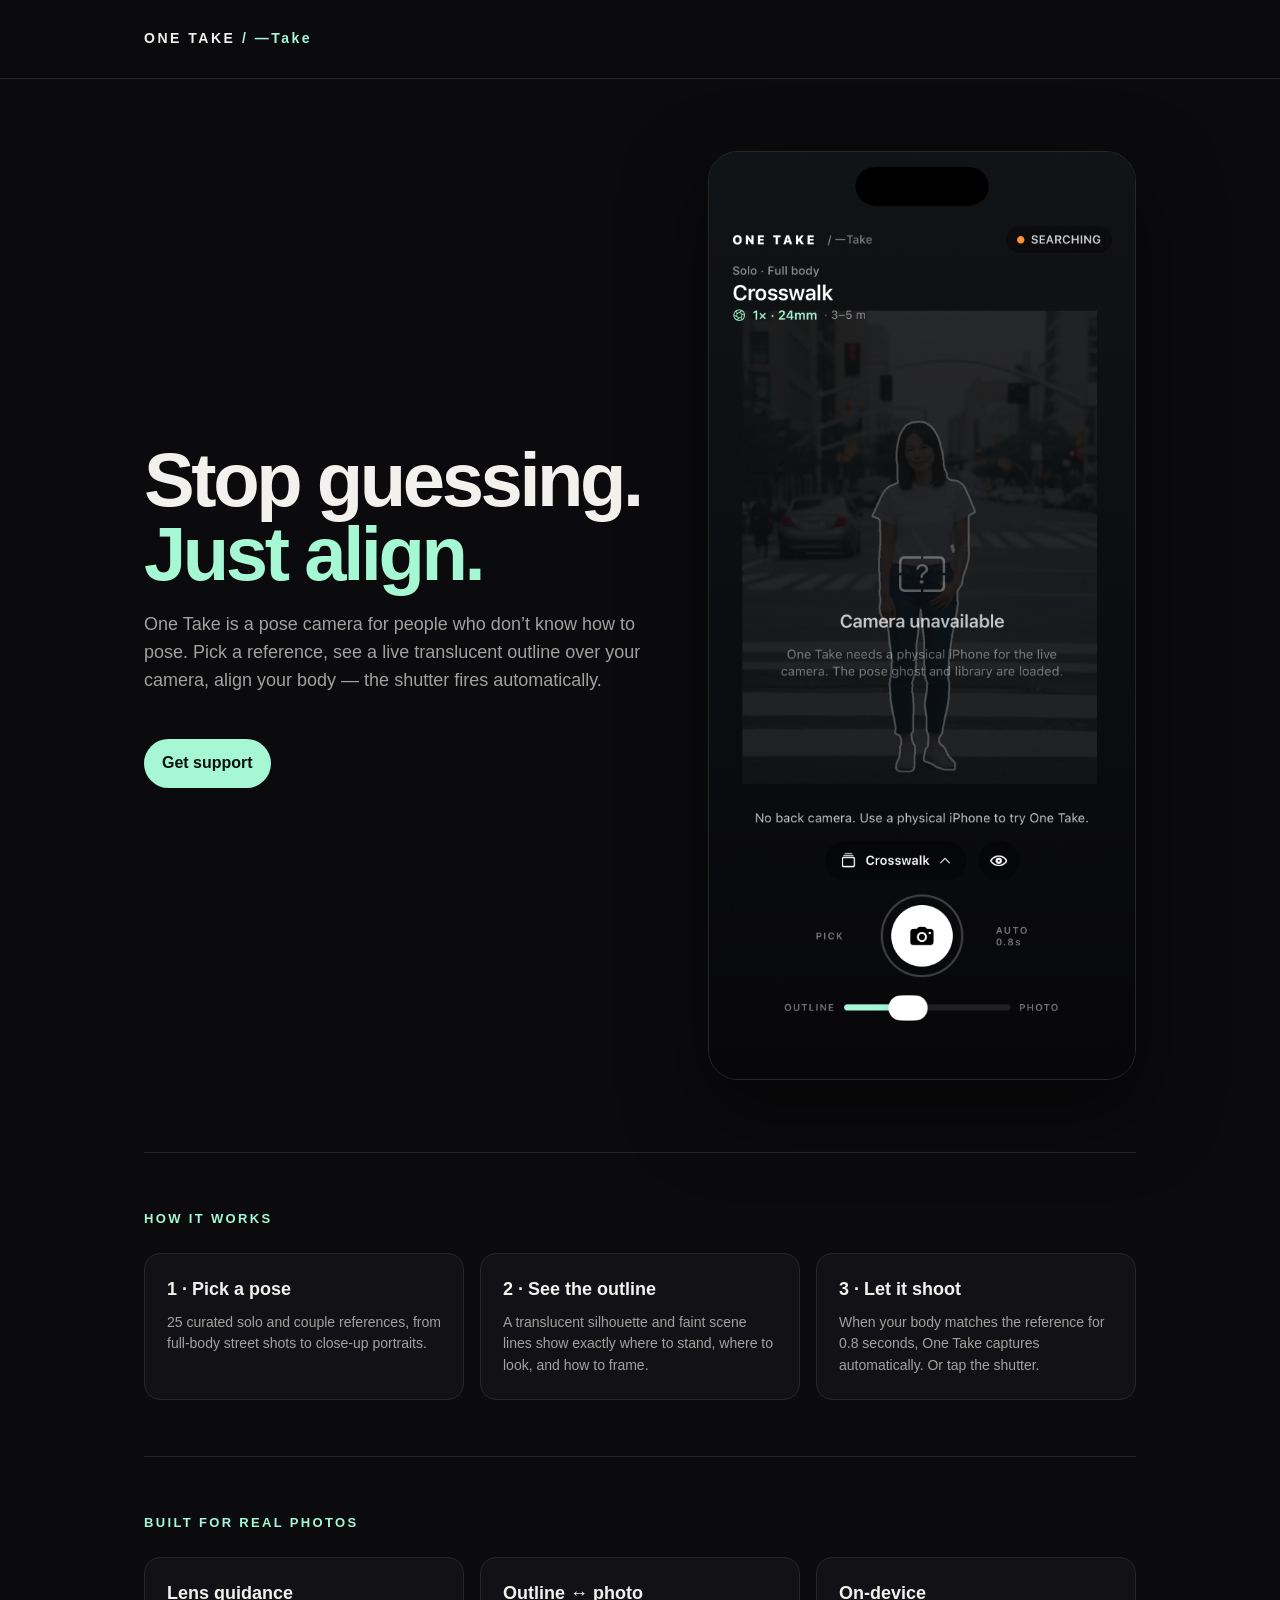
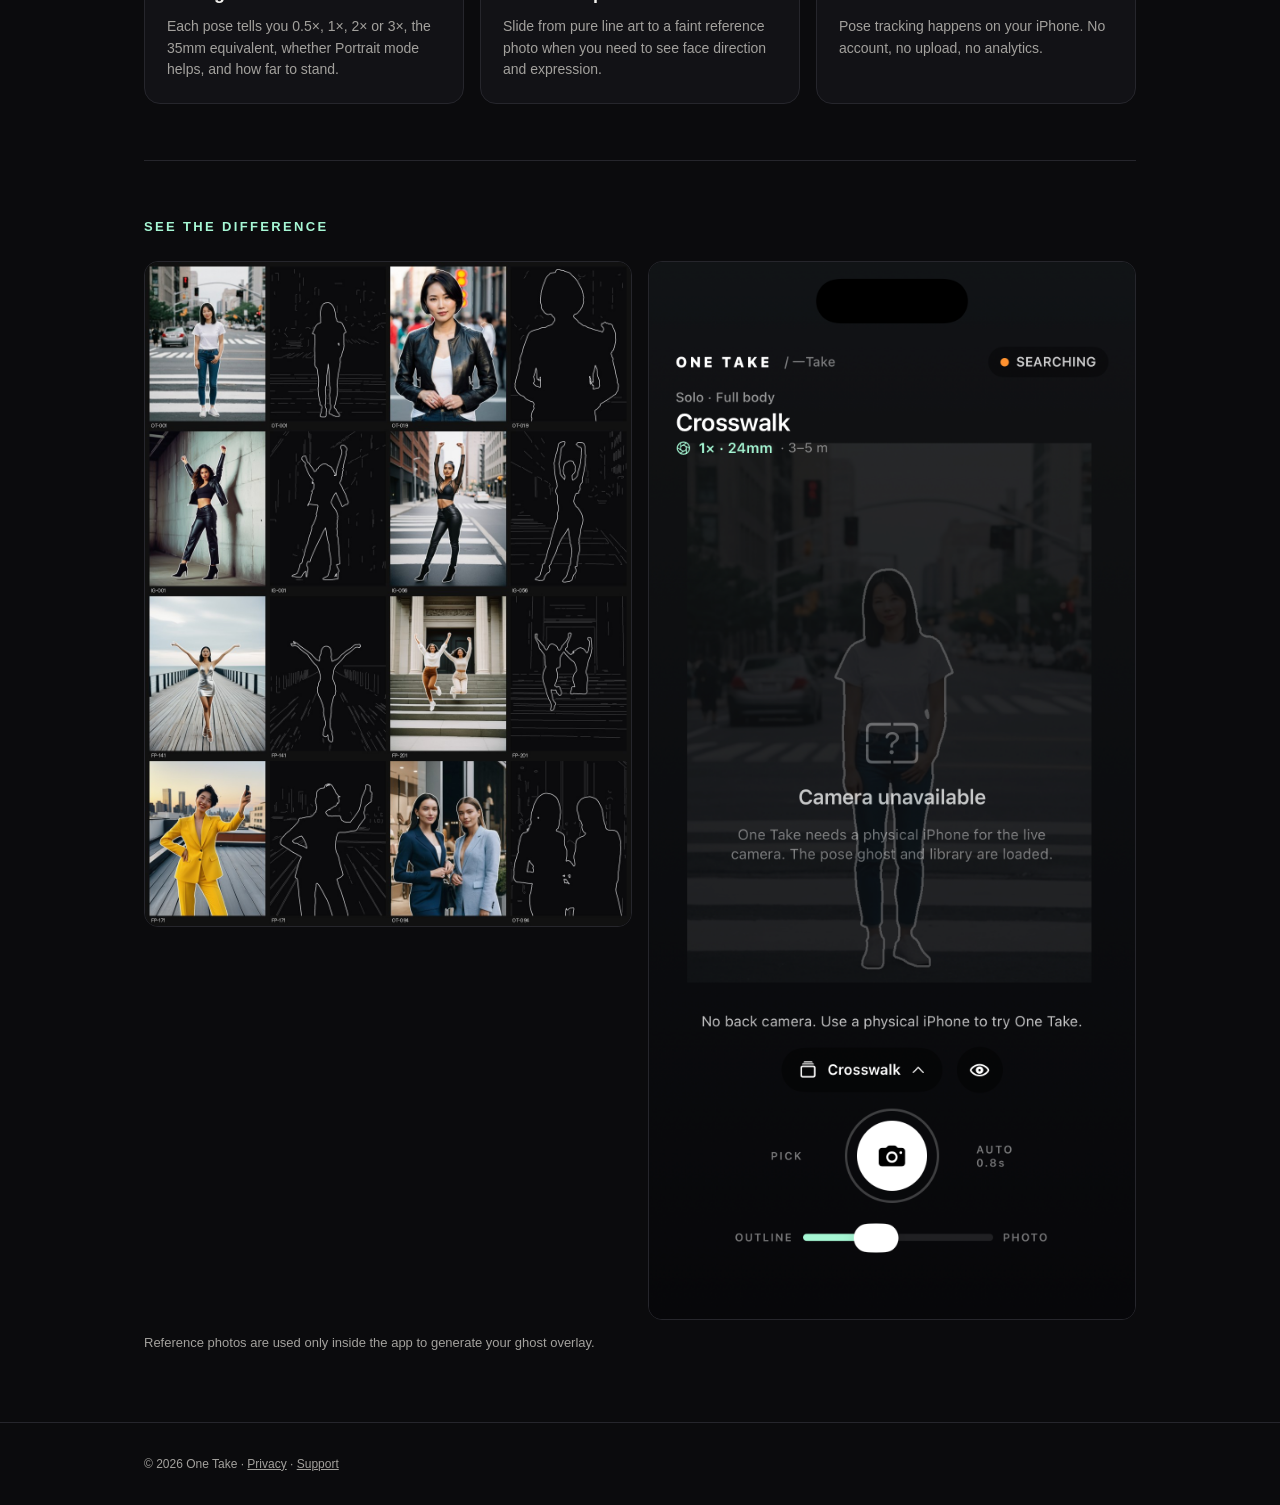
==== index.html @ d5a0ec83 "One Take marketing, privacy and support site" ====
<!doctype html>
<html lang="en">
<head>
<meta charset="utf-8">
<meta name="viewport" content="width=device-width,initial-scale=1">
<title>One Take — Pose Camera for people who hate posing</title>
<meta name="description" content="Pick a pose. See a live translucent outline. Align your body and One Take fires the shutter. A minimal pose camera for solo, couple, selfie and street photos.">
<style>
:root{--bg:#0b0b0d;--panel:#121216;--line:#26262c;--ink:#f2f1ee;--muted:#a3a19d;--mint:#a6f7d4}
*{box-sizing:border-box}body{margin:0;background:var(--bg);color:var(--ink);font-family:-apple-system,BlinkMacSystemFont,"Segoe UI",sans-serif;line-height:1.55}
a{color:var(--mint)}.wrap{max-width:1040px;margin:0 auto;padding:0 24px}
header{padding:28px 0;border-bottom:1px solid var(--line)}.brand{font-weight:800;letter-spacing:.18em;font-size:14px}.brand span{color:var(--mint)}
.hero{display:grid;grid-template-columns:1.1fr .9fr;gap:40px;align-items:center;padding:72px 0}
h1{font-size:clamp(40px,6vw,76px);line-height:.98;letter-spacing:-.045em;margin:0 0 20px}
h1 em{font-style:normal;color:var(--mint)}.lead{font-size:18px;color:var(--muted);max-width:520px}
.cta{display:inline-block;margin-top:26px;background:var(--mint);color:#07110d;text-decoration:none;font-weight:700;padding:12px 18px;border-radius:999px}
.phone{border:1px solid var(--line);border-radius:30px;overflow:hidden;box-shadow:0 30px 80px #0008}.phone img{display:block;width:100%}
section{padding:56px 0;border-top:1px solid var(--line)}h2{font-size:13px;letter-spacing:.18em;text-transform:uppercase;color:var(--mint);margin:0 0 24px}
.grid{display:grid;grid-template-columns:repeat(3,1fr);gap:16px}.card{background:var(--panel);border:1px solid var(--line);border-radius:16px;padding:22px}
.card h3{margin:0 0 8px;font-size:18px}.card p{margin:0;color:var(--muted);font-size:14px}
.shots{display:grid;grid-template-columns:1fr 1fr;gap:16px}.shots img{width:100%;border-radius:14px;border:1px solid var(--line)}
.note{color:var(--muted);font-size:13px}.footer{padding:32px 0;color:var(--muted);font-size:12px;border-top:1px solid var(--line)}
.footer a{color:var(--muted)}
@media(max-width:760px){.hero{grid-template-columns:1fr;padding-top:40px}.grid{grid-template-columns:1fr}.shots{grid-template-columns:1fr}}
</style>
</head>
<body>
<header><div class="wrap brand">ONE TAKE <span>/ —Take</span></div></header>
<main class="wrap">
<div class="hero">
  <div>
    <h1>Stop guessing.<br><em>Just align.</em></h1>
    <p class="lead">One Take is a pose camera for people who don’t know how to pose. Pick a reference, see a live translucent outline over your camera, align your body — the shutter fires automatically.</p>
    <a class="cta" href="support/">Get support</a>
  </div>
  <div class="phone"><img src="assets/app-screen.png" alt="One Take app showing a pose outline and lens guidance"></div>
</div>
<section>
  <h2>How it works</h2>
  <div class="grid">
    <div class="card"><h3>1 · Pick a pose</h3><p>25 curated solo and couple references, from full-body street shots to close-up portraits.</p></div>
    <div class="card"><h3>2 · See the outline</h3><p>A translucent silhouette and faint scene lines show exactly where to stand, where to look, and how to frame.</p></div>
    <div class="card"><h3>3 · Let it shoot</h3><p>When your body matches the reference for 0.8 seconds, One Take captures automatically. Or tap the shutter.</p></div>
  </div>
</section>
<section>
  <h2>Built for real photos</h2>
  <div class="grid">
    <div class="card"><h3>Lens guidance</h3><p>Each pose tells you 0.5×, 1×, 2× or 3×, the 35mm equivalent, whether Portrait mode helps, and how far to stand.</p></div>
    <div class="card"><h3>Outline ↔ photo</h3><p>Slide from pure line art to a faint reference photo when you need to see face direction and expression.</p></div>
    <div class="card"><h3>On-device</h3><p>Pose tracking happens on your iPhone. No account, no upload, no analytics.</p></div>
  </div>
</section>
<section>
  <h2>See the difference</h2>
  <div class="shots">
    <img src="assets/overlay-samples.jpg" alt="Pose overlay examples">
    <img src="assets/app-screen.png" alt="One Take camera screen with live outline">
  </div>
  <p class="note">Reference photos are used only inside the app to generate your ghost overlay.</p>
</section>
</main>
<footer class="footer"><div class="wrap">© 2026 One Take · <a href="privacy/">Privacy</a> · <a href="support/">Support</a></div></footer>
</body>
</html>
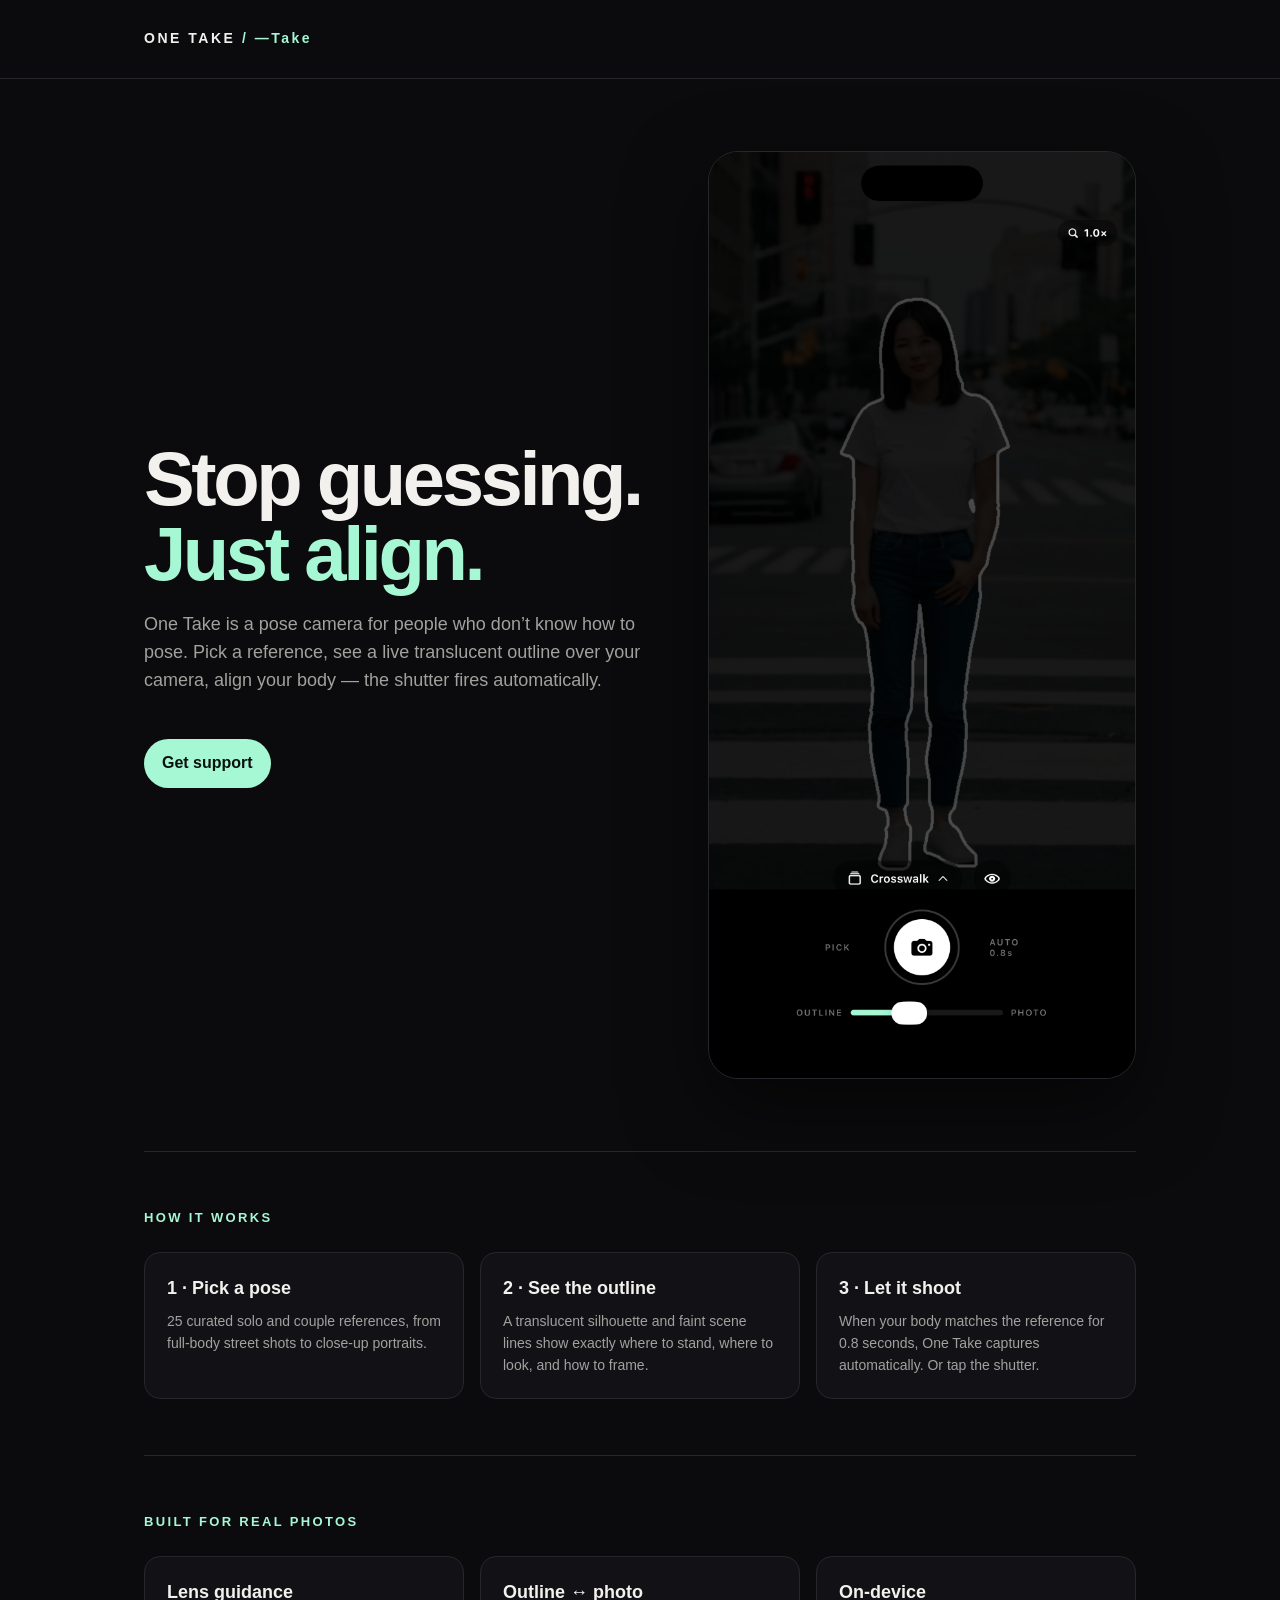
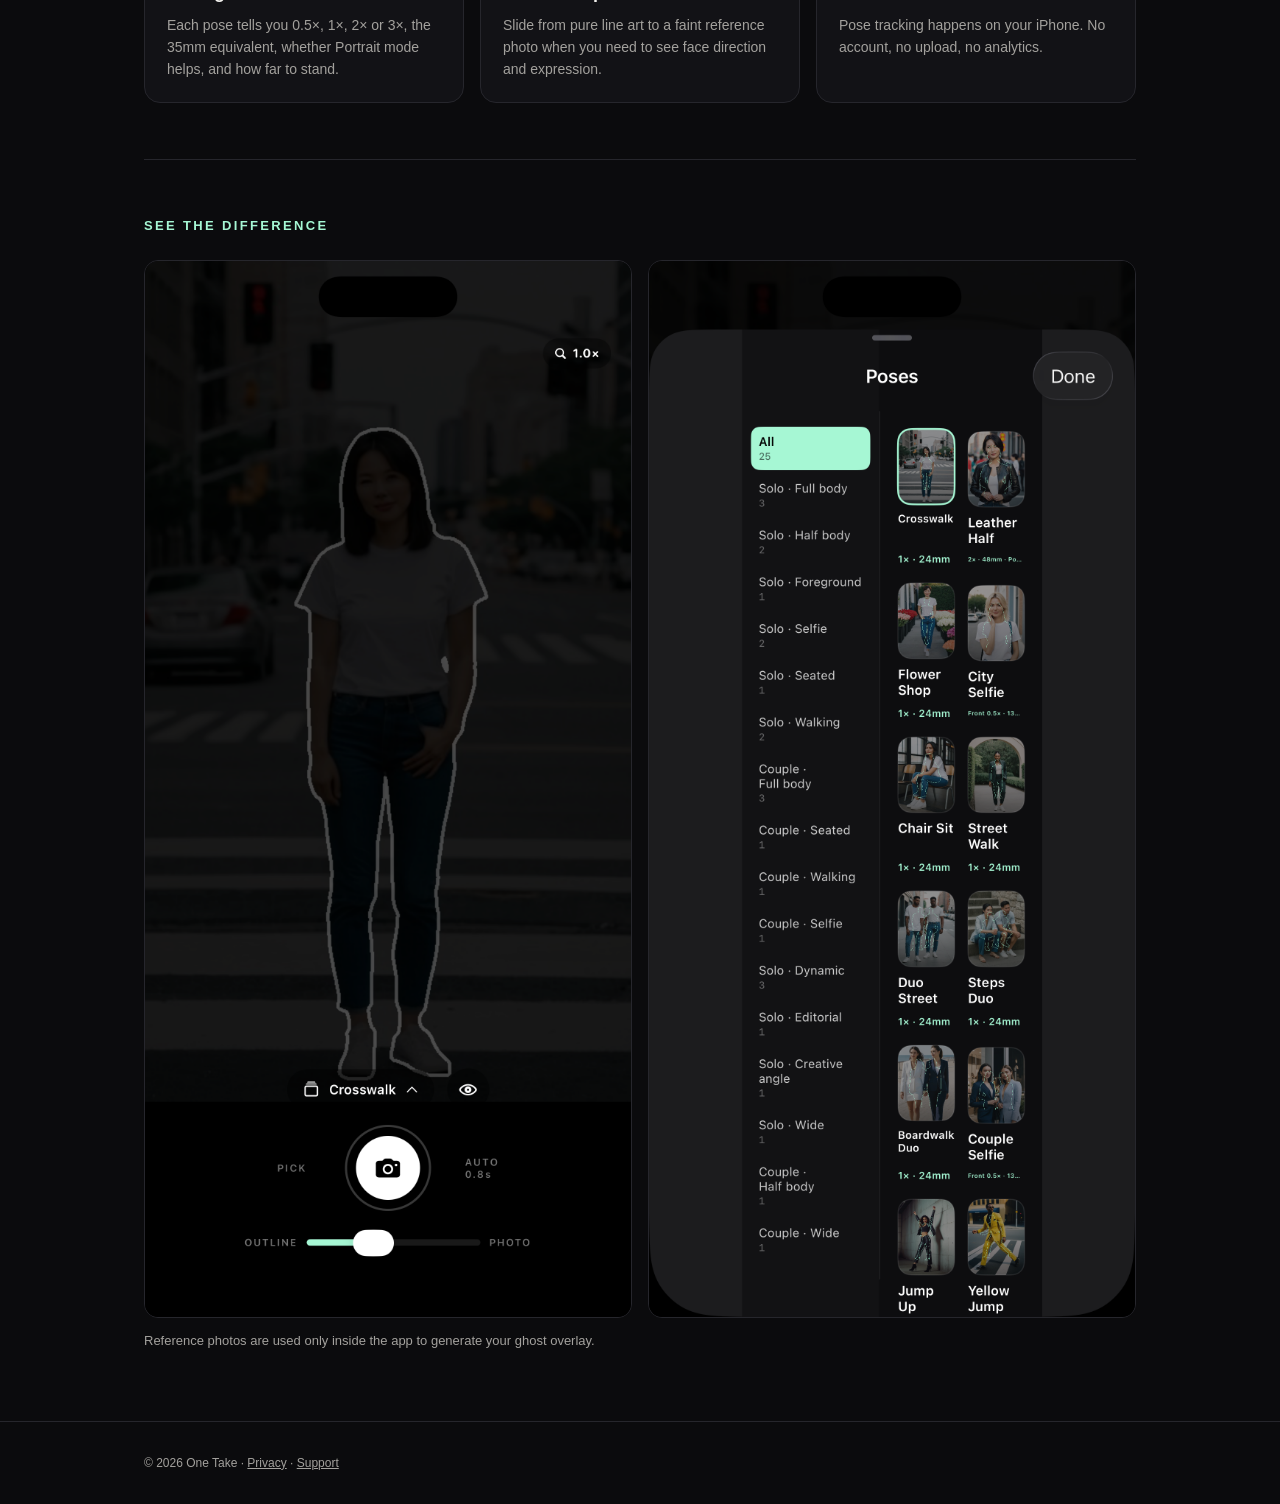
==== commit 141fa117: "Update site with full-bleed camera and photo picker" ====
--- a/index.html
+++ b/index.html
@@ -54,8 +54,8 @@
 <section>
   <h2>See the difference</h2>
   <div class="shots">
-    <img src="assets/overlay-samples.jpg" alt="Pose overlay examples">
     <img src="assets/app-screen.png" alt="One Take camera screen with live outline">
+    <img src="assets/pose-picker.png" alt="One Take pose picker with photo references">
   </div>
   <p class="note">Reference photos are used only inside the app to generate your ghost overlay.</p>
 </section>
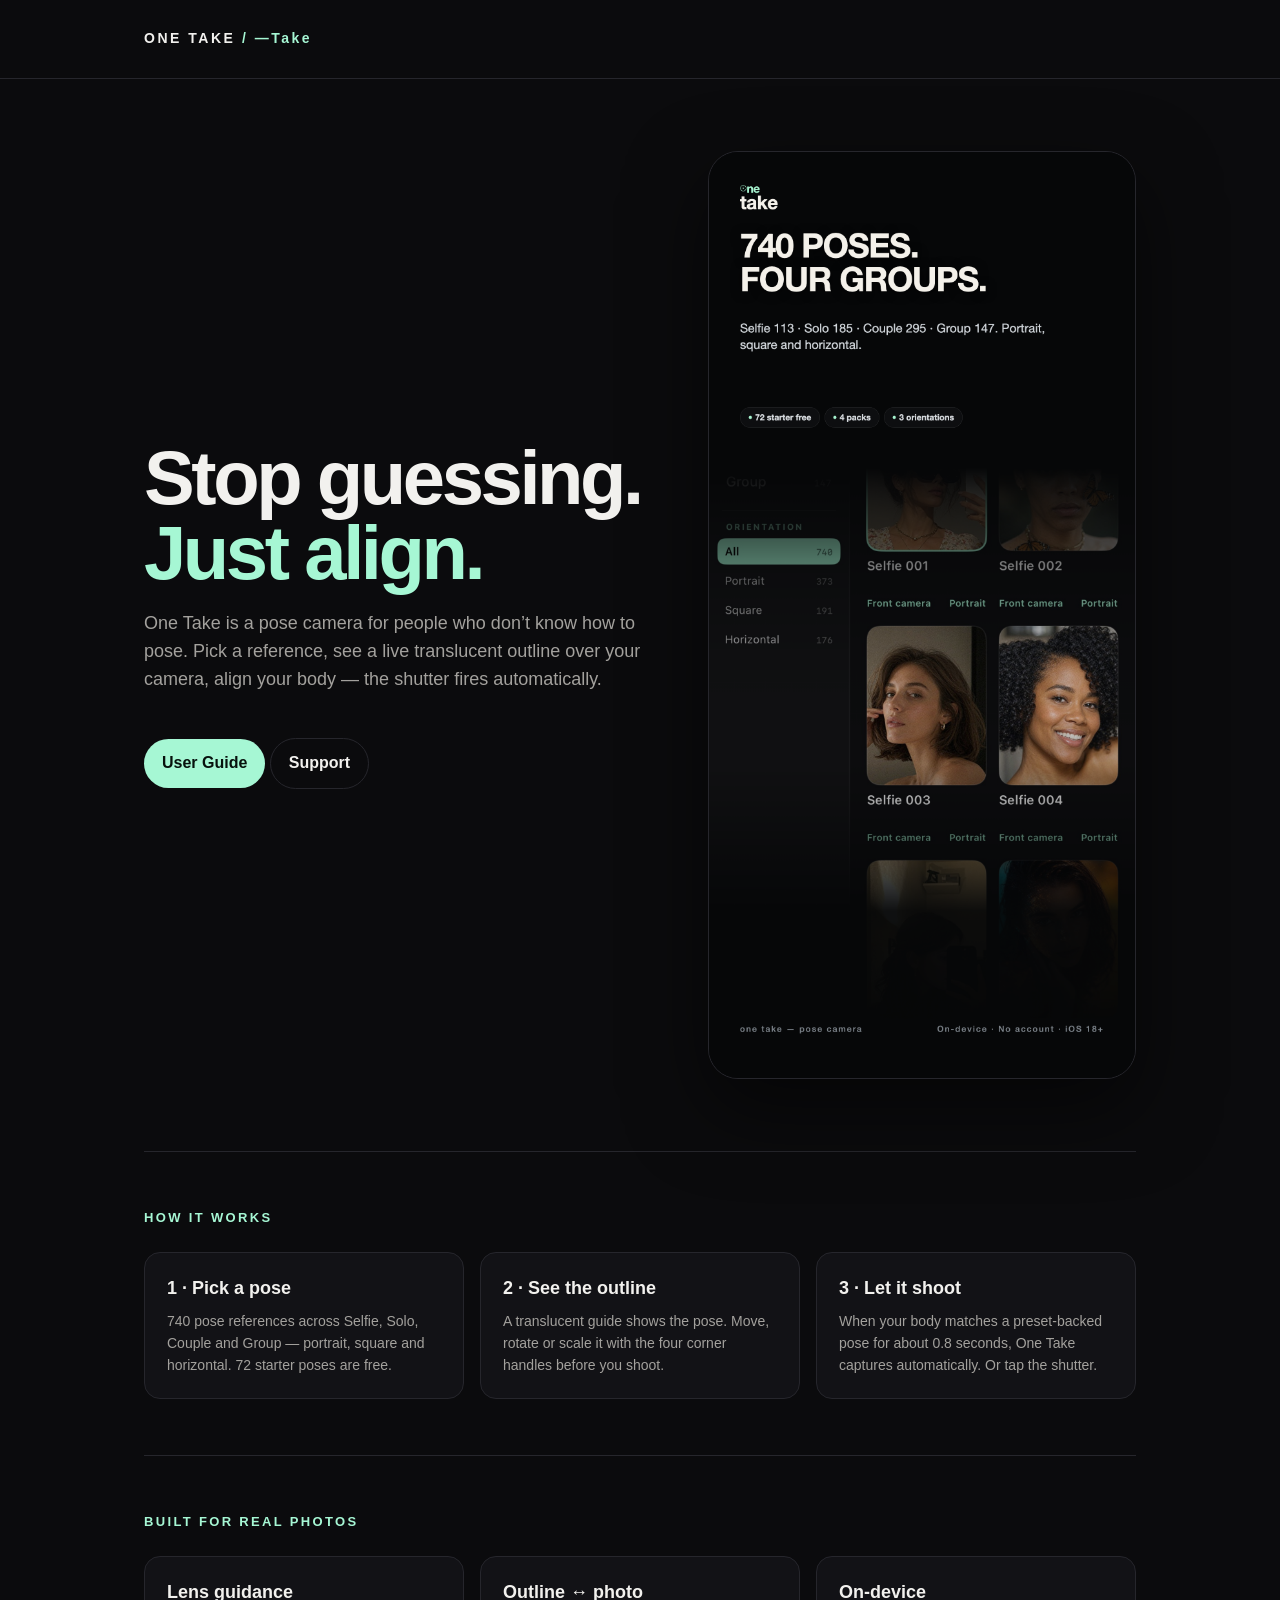
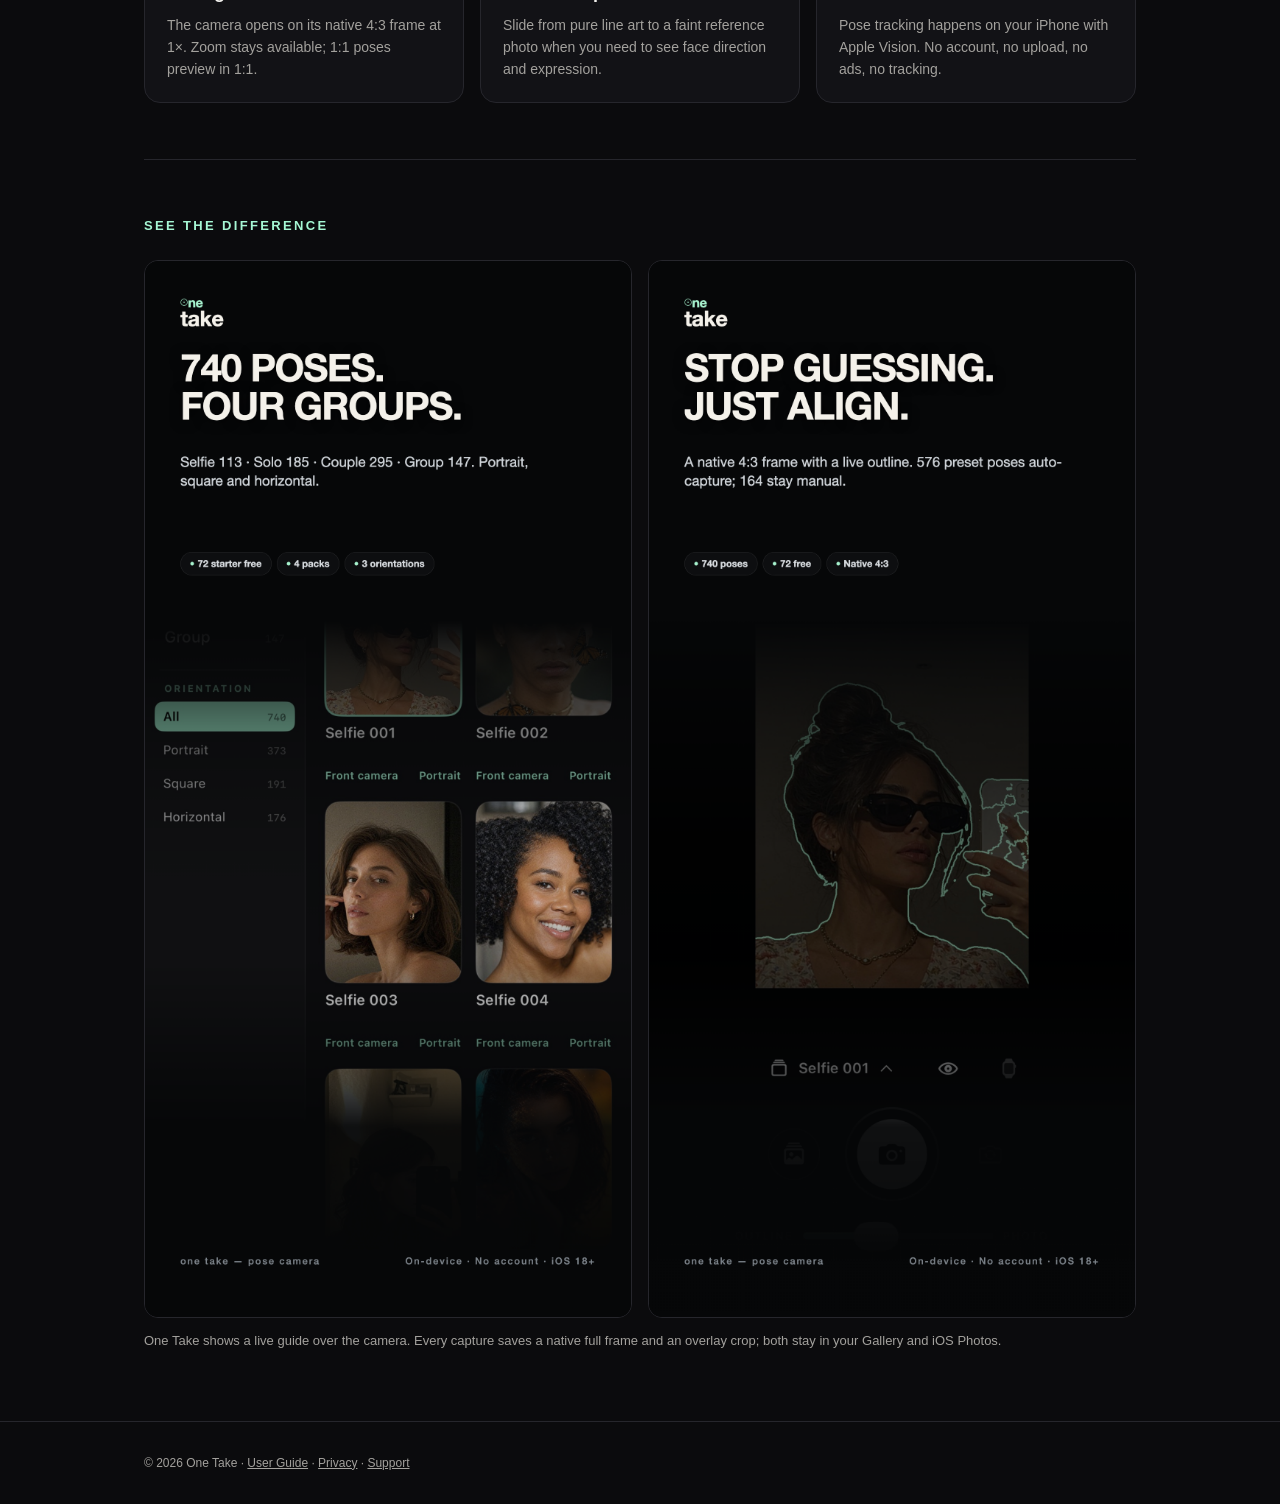
==== commit 16ab0485: "Add Build 31 user guide and update support copy" ====
--- a/index.html
+++ b/index.html
@@ -31,24 +31,24 @@
   <div>
     <h1>Stop guessing.<br><em>Just align.</em></h1>
     <p class="lead">One Take is a pose camera for people who don’t know how to pose. Pick a reference, see a live translucent outline over your camera, align your body — the shutter fires automatically.</p>
-    <a class="cta" href="support/">Get support</a>
+    <a class="cta" href="guide/">User Guide</a> <a class="cta" href="support/" style="background:transparent;border:1px solid var(--line);color:var(--ink)">Support</a>
   </div>
   <div class="phone"><img src="assets/app-screen.png" alt="One Take app showing a pose outline and lens guidance"></div>
 </div>
 <section>
   <h2>How it works</h2>
   <div class="grid">
-    <div class="card"><h3>1 · Pick a pose</h3><p>25 curated solo and couple references, from full-body street shots to close-up portraits.</p></div>
-    <div class="card"><h3>2 · See the outline</h3><p>A translucent silhouette and faint scene lines show exactly where to stand, where to look, and how to frame.</p></div>
-    <div class="card"><h3>3 · Let it shoot</h3><p>When your body matches the reference for 0.8 seconds, One Take captures automatically. Or tap the shutter.</p></div>
+    <div class="card"><h3>1 · Pick a pose</h3><p>740 pose references across Selfie, Solo, Couple and Group — portrait, square and horizontal. 72 starter poses are free.</p></div>
+    <div class="card"><h3>2 · See the outline</h3><p>A translucent guide shows the pose. Move, rotate or scale it with the four corner handles before you shoot.</p></div>
+    <div class="card"><h3>3 · Let it shoot</h3><p>When your body matches a preset-backed pose for about 0.8 seconds, One Take captures automatically. Or tap the shutter.</p></div>
   </div>
 </section>
 <section>
   <h2>Built for real photos</h2>
   <div class="grid">
-    <div class="card"><h3>Lens guidance</h3><p>Each pose tells you 0.5×, 1×, 2× or 3×, the 35mm equivalent, whether Portrait mode helps, and how far to stand.</p></div>
+    <div class="card"><h3>Lens guidance</h3><p>The camera opens on its native 4:3 frame at 1×. Zoom stays available; 1:1 poses preview in 1:1.</p></div>
     <div class="card"><h3>Outline ↔ photo</h3><p>Slide from pure line art to a faint reference photo when you need to see face direction and expression.</p></div>
-    <div class="card"><h3>On-device</h3><p>Pose tracking happens on your iPhone. No account, no upload, no analytics.</p></div>
+    <div class="card"><h3>On-device</h3><p>Pose tracking happens on your iPhone with Apple Vision. No account, no upload, no ads, no tracking.</p></div>
   </div>
 </section>
 <section>
@@ -57,9 +57,9 @@
     <img src="assets/app-screen.png" alt="One Take camera screen with live outline">
     <img src="assets/pose-picker.png" alt="One Take pose picker with photo references">
   </div>
-  <p class="note">Reference photos are used only inside the app to generate your ghost overlay.</p>
+  <p class="note">One Take shows a live guide over the camera. Every capture saves a native full frame and an overlay crop; both stay in your Gallery and iOS Photos.</p>
 </section>
 </main>
-<footer class="footer"><div class="wrap">© 2026 One Take · <a href="privacy/">Privacy</a> · <a href="support/">Support</a></div></footer>
+<footer class="footer"><div class="wrap">© 2026 One Take · <a href="guide/">User Guide</a> · <a href="privacy/">Privacy</a> · <a href="support/">Support</a></div></footer>
 </body>
 </html>
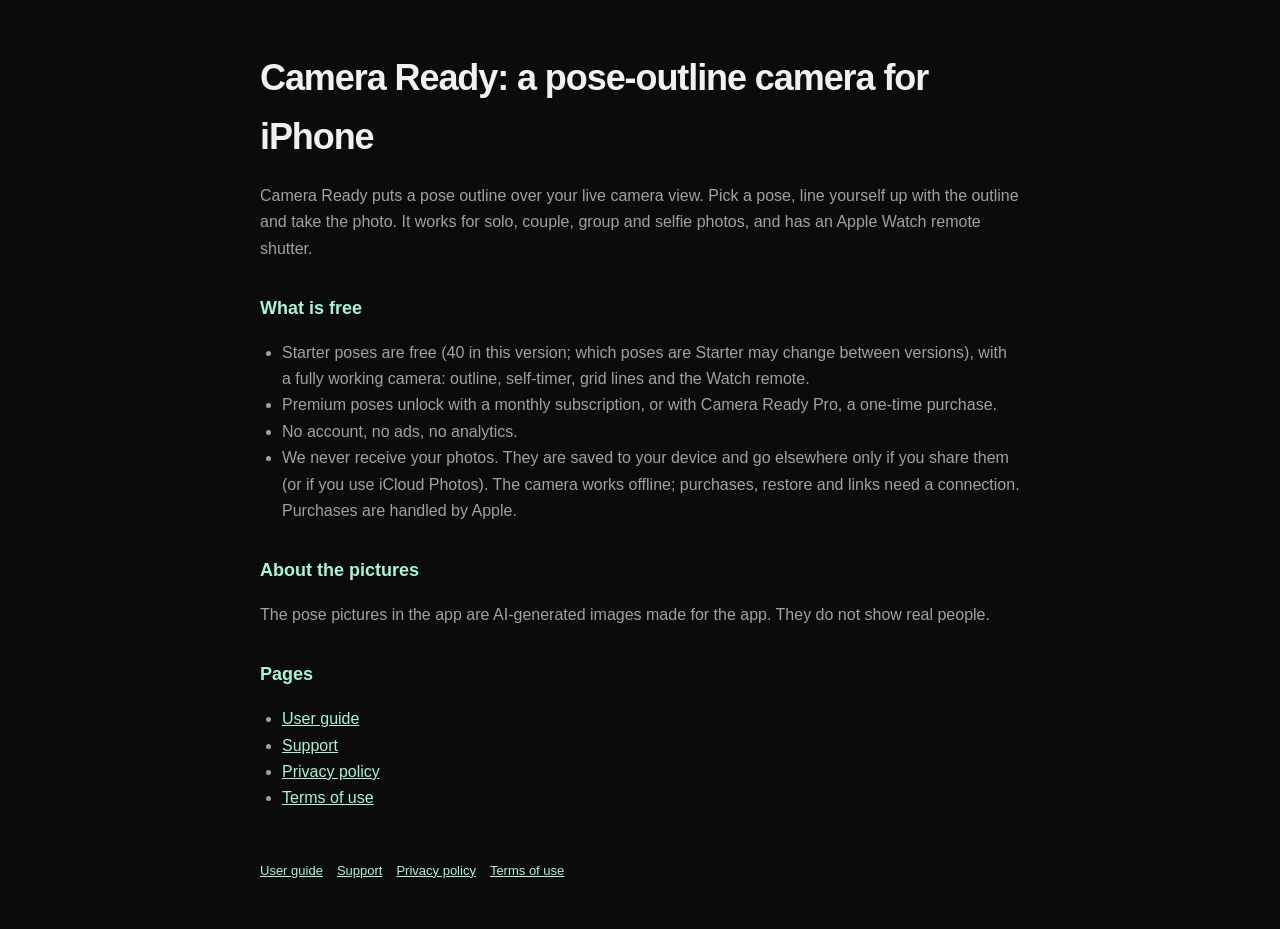
==== commit bd2b3f5f: "Legal pages for Camera Ready: privacy, terms, support, guide and home, effective 24 November 2026" ====
--- a/index.html
+++ b/index.html
@@ -1,65 +1,25 @@
 <!doctype html>
-<html lang="en">
-<head>
-<meta charset="utf-8">
-<meta name="viewport" content="width=device-width,initial-scale=1">
-<title>One Take — Pose Camera for people who hate posing</title>
-<meta name="description" content="Pick a pose. See a live translucent outline. Align your body and One Take fires the shutter. A minimal pose camera for solo, couple, selfie and street photos.">
-<style>
-:root{--bg:#0b0b0d;--panel:#121216;--line:#26262c;--ink:#f2f1ee;--muted:#a3a19d;--mint:#a6f7d4}
-*{box-sizing:border-box}body{margin:0;background:var(--bg);color:var(--ink);font-family:-apple-system,BlinkMacSystemFont,"Segoe UI",sans-serif;line-height:1.55}
-a{color:var(--mint)}.wrap{max-width:1040px;margin:0 auto;padding:0 24px}
-header{padding:28px 0;border-bottom:1px solid var(--line)}.brand{font-weight:800;letter-spacing:.18em;font-size:14px}.brand span{color:var(--mint)}
-.hero{display:grid;grid-template-columns:1.1fr .9fr;gap:40px;align-items:center;padding:72px 0}
-h1{font-size:clamp(40px,6vw,76px);line-height:.98;letter-spacing:-.045em;margin:0 0 20px}
-h1 em{font-style:normal;color:var(--mint)}.lead{font-size:18px;color:var(--muted);max-width:520px}
-.cta{display:inline-block;margin-top:26px;background:var(--mint);color:#07110d;text-decoration:none;font-weight:700;padding:12px 18px;border-radius:999px}
-.phone{border:1px solid var(--line);border-radius:30px;overflow:hidden;box-shadow:0 30px 80px #0008}.phone img{display:block;width:100%}
-section{padding:56px 0;border-top:1px solid var(--line)}h2{font-size:13px;letter-spacing:.18em;text-transform:uppercase;color:var(--mint);margin:0 0 24px}
-.grid{display:grid;grid-template-columns:repeat(3,1fr);gap:16px}.card{background:var(--panel);border:1px solid var(--line);border-radius:16px;padding:22px}
-.card h3{margin:0 0 8px;font-size:18px}.card p{margin:0;color:var(--muted);font-size:14px}
-.shots{display:grid;grid-template-columns:1fr 1fr;gap:16px}.shots img{width:100%;border-radius:14px;border:1px solid var(--line)}
-.note{color:var(--muted);font-size:13px}.footer{padding:32px 0;color:var(--muted);font-size:12px;border-top:1px solid var(--line)}
-.footer a{color:var(--muted)}
-@media(max-width:760px){.hero{grid-template-columns:1fr;padding-top:40px}.grid{grid-template-columns:1fr}.shots{grid-template-columns:1fr}}
-</style>
-</head>
-<body>
-<header><div class="wrap brand">ONE TAKE <span>/ —Take</span></div></header>
-<main class="wrap">
-<div class="hero">
-  <div>
-    <h1>Stop guessing.<br><em>Just align.</em></h1>
-    <p class="lead">One Take is a pose camera for people who don’t know how to pose. Pick a reference, see a live translucent outline over your camera, align your body — the shutter fires automatically.</p>
-    <a class="cta" href="guide/">User Guide</a> <a class="cta" href="support/" style="background:transparent;border:1px solid var(--line);color:var(--ink)">Support</a>
-  </div>
-  <div class="phone"><img src="assets/app-screen.png" alt="One Take app showing a pose outline and lens guidance"></div>
-</div>
-<section>
-  <h2>How it works</h2>
-  <div class="grid">
-    <div class="card"><h3>1 · Pick a pose</h3><p>740 pose references across Selfie, Solo, Couple and Group — portrait, square and horizontal. 72 starter poses are free.</p></div>
-    <div class="card"><h3>2 · See the outline</h3><p>A translucent guide shows the pose. Move, rotate or scale it with the four corner handles before you shoot.</p></div>
-    <div class="card"><h3>3 · Let it shoot</h3><p>When your body matches a preset-backed pose for about 0.8 seconds, One Take captures automatically. Or tap the shutter.</p></div>
-  </div>
-</section>
-<section>
-  <h2>Built for real photos</h2>
-  <div class="grid">
-    <div class="card"><h3>Lens guidance</h3><p>The camera opens on its native 4:3 frame at 1×. Zoom stays available; 1:1 poses preview in 1:1.</p></div>
-    <div class="card"><h3>Outline ↔ photo</h3><p>Slide from pure line art to a faint reference photo when you need to see face direction and expression.</p></div>
-    <div class="card"><h3>On-device</h3><p>Pose tracking happens on your iPhone with Apple Vision. No account, no upload, no ads, no tracking.</p></div>
-  </div>
-</section>
-<section>
-  <h2>See the difference</h2>
-  <div class="shots">
-    <img src="assets/app-screen.png" alt="One Take camera screen with live outline">
-    <img src="assets/pose-picker.png" alt="One Take pose picker with photo references">
-  </div>
-  <p class="note">One Take shows a live guide over the camera. Every capture saves a native full frame and an overlay crop; both stay in your Gallery and iOS Photos.</p>
-</section>
-</main>
-<footer class="footer"><div class="wrap">© 2026 One Take · <a href="guide/">User Guide</a> · <a href="privacy/">Privacy</a> · <a href="support/">Support</a></div></footer>
-</body>
-</html>
+<html lang="en"><head><meta charset="utf-8"><meta name="viewport" content="width=device-width,initial-scale=1">
+<title>Camera Ready: pose-outline camera for iPhone</title>
+<meta name="description" content="Camera Ready puts a pose outline over your live iPhone camera. Starter poses are free; Premium poses by subscription or one-time purchase.">
+<link rel="stylesheet" href="assets/legal.css">
+</head><body><div class="wrap">
+<h1>Camera Ready: a pose-outline camera for iPhone</h1>
+<p>Camera Ready puts a pose outline over your live camera view. Pick a pose, line yourself up with the outline and take the photo. It works for solo, couple, group and selfie photos, and has an Apple Watch remote shutter.</p>
+<h2>What is free</h2>
+<ul>
+<li>Starter poses are free (40 in this version; which poses are Starter may change between versions), with a fully working camera: outline, self-timer, grid lines and the Watch remote.</li>
+<li>Premium poses unlock with a monthly subscription, or with Camera Ready Pro, a one-time purchase.</li>
+<li>No account, no ads, no analytics.</li>
+<li>We never receive your photos. They are saved to your device and go elsewhere only if you share them (or if you use iCloud Photos). The camera works offline; purchases, restore and links need a connection. Purchases are handled by Apple.</li>
+</ul>
+<h2>About the pictures</h2>
+<p>The pose pictures in the app are AI-generated images made for the app. They do not show real people.</p>
+<h2>Pages</h2>
+<ul>
+<li><a href="guide/">User guide</a></li>
+<li><a href="support/">Support</a></li>
+<li><a href="privacy/">Privacy policy</a></li>
+<li><a href="terms/">Terms of use</a></li>
+</ul>
+<footer><a href="guide/">User guide</a><a href="support/">Support</a><a href="privacy/">Privacy policy</a><a href="terms/">Terms of use</a></footer></div></body></html>
--- a/assets/legal.css
+++ b/assets/legal.css
@@ -0,0 +1,5 @@
+:root{--bg:#0b0b0d;--line:#26262c;--ink:#f2f1ee;--muted:#a3a19d;--mint:#a6f7d4}
+body{margin:0;background:var(--bg);color:var(--ink);font-family:-apple-system,BlinkMacSystemFont,"Segoe UI",sans-serif;line-height:1.65}
+.wrap{max-width:760px;margin:0 auto;padding:48px 24px}h1{font-size:36px;letter-spacing:-.03em;margin:0 0 6px}h2{font-size:18px;margin:32px 0 8px;color:var(--mint)}h3{font-size:16px;margin:22px 0 6px;color:var(--mint)}
+p,li{color:var(--muted)}a{color:var(--mint)}.back{font-size:13px}table{border-collapse:collapse;width:100%;margin:12px 0}td,th{border:1px solid var(--line);padding:8px;text-align:left;color:var(--muted);font-size:14px;vertical-align:top}ul,ol{padding-left:22px}
+footer{margin-top:48px;font-size:13px;color:var(--muted)}footer a{margin-right:14px}
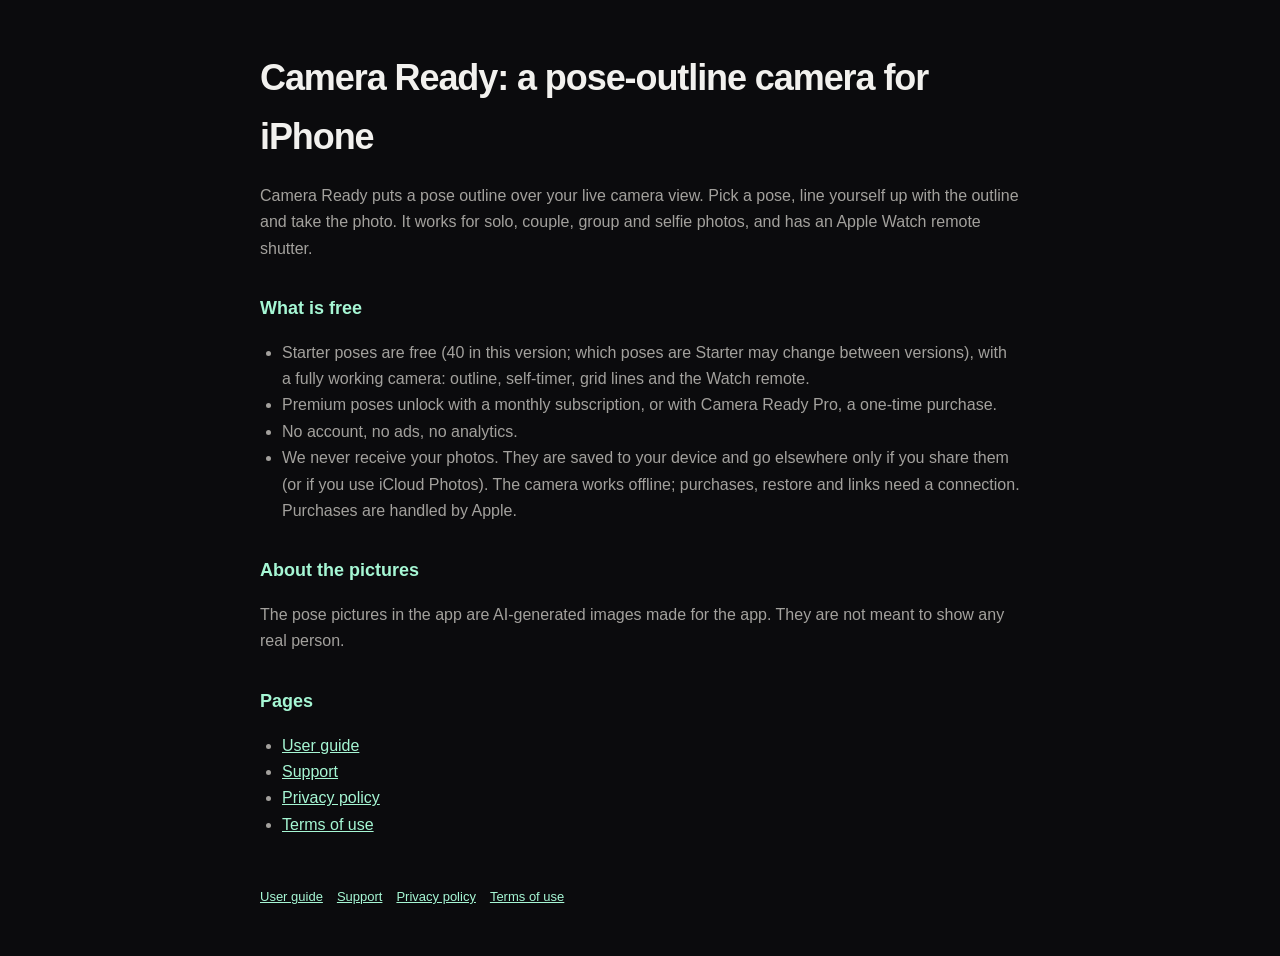
==== commit 9f85529a: "Home: AI pictures sentence matches the terms" ====
--- a/index.html
+++ b/index.html
@@ -14,7 +14,7 @@
 <li>We never receive your photos. They are saved to your device and go elsewhere only if you share them (or if you use iCloud Photos). The camera works offline; purchases, restore and links need a connection. Purchases are handled by Apple.</li>
 </ul>
 <h2>About the pictures</h2>
-<p>The pose pictures in the app are AI-generated images made for the app. They do not show real people.</p>
+<p>The pose pictures in the app are AI-generated images made for the app. They are not meant to show any real person.</p>
 <h2>Pages</h2>
 <ul>
 <li><a href="guide/">User guide</a></li>
